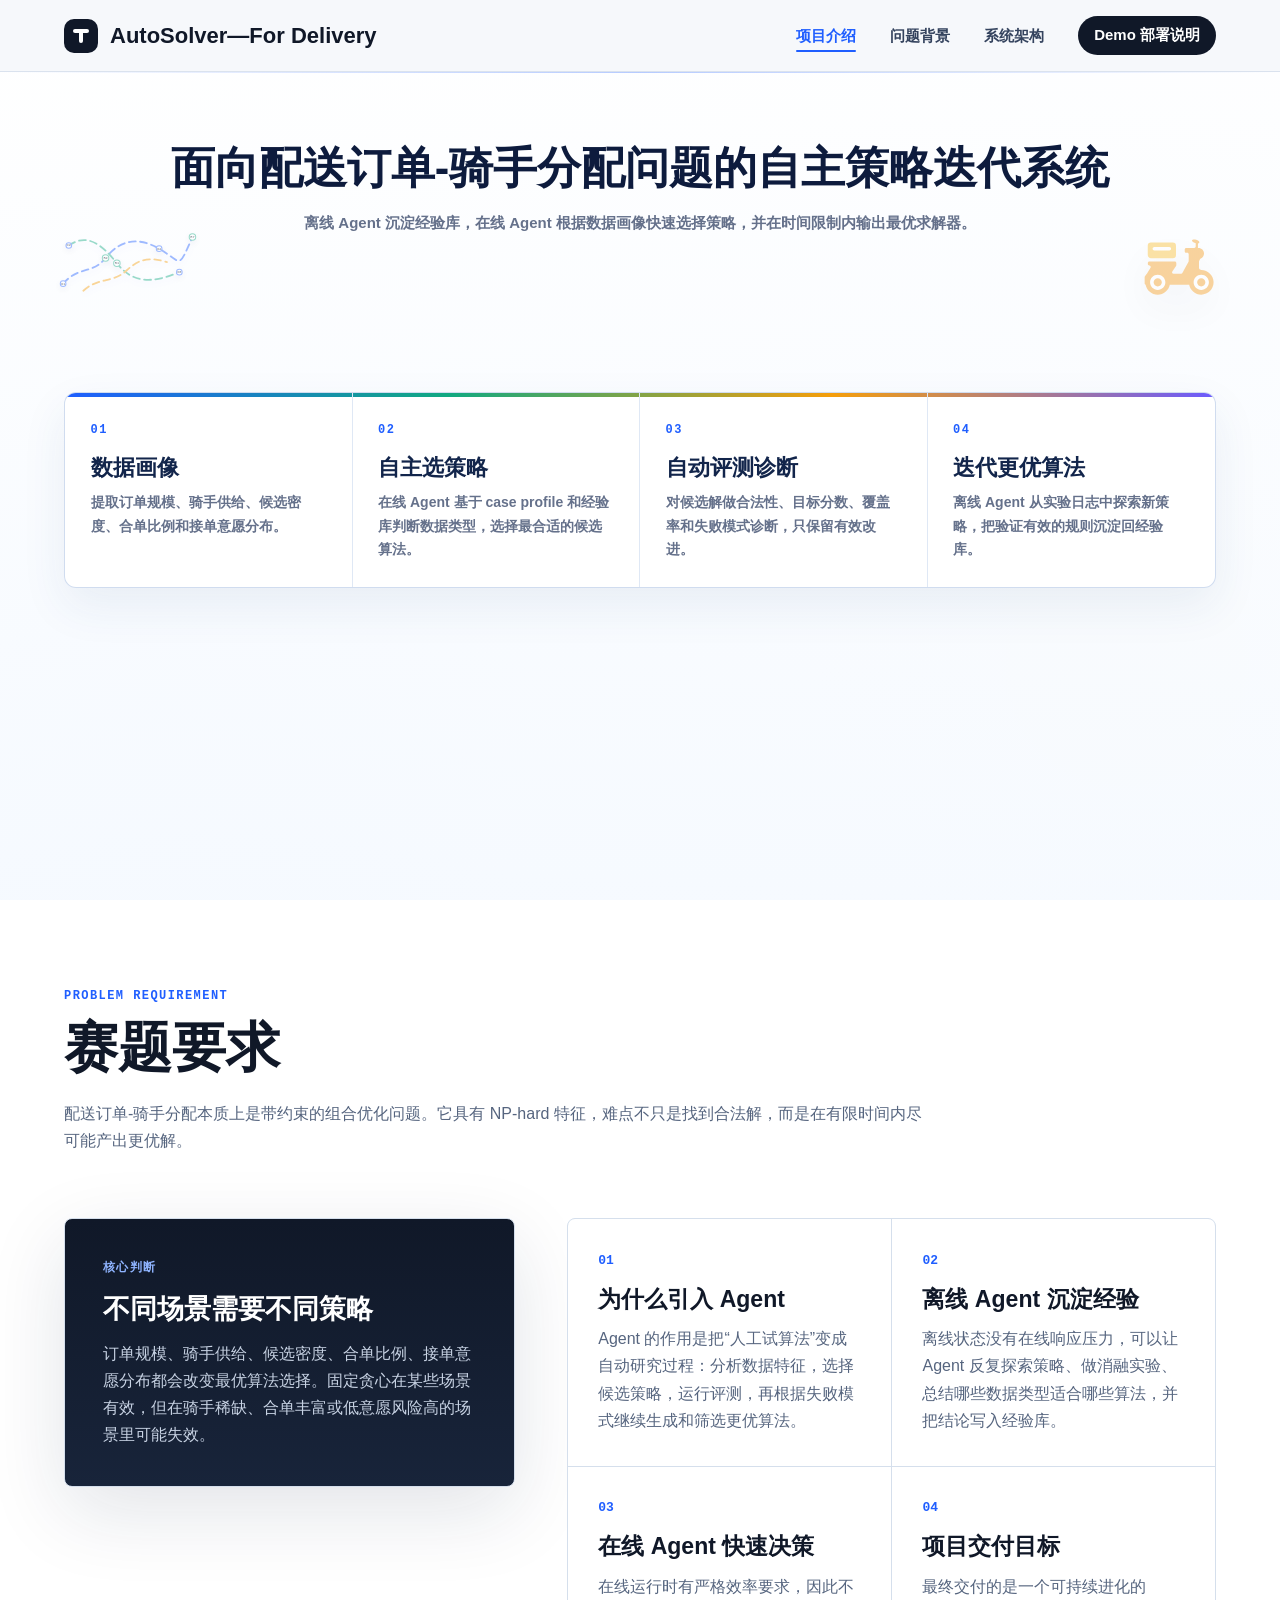
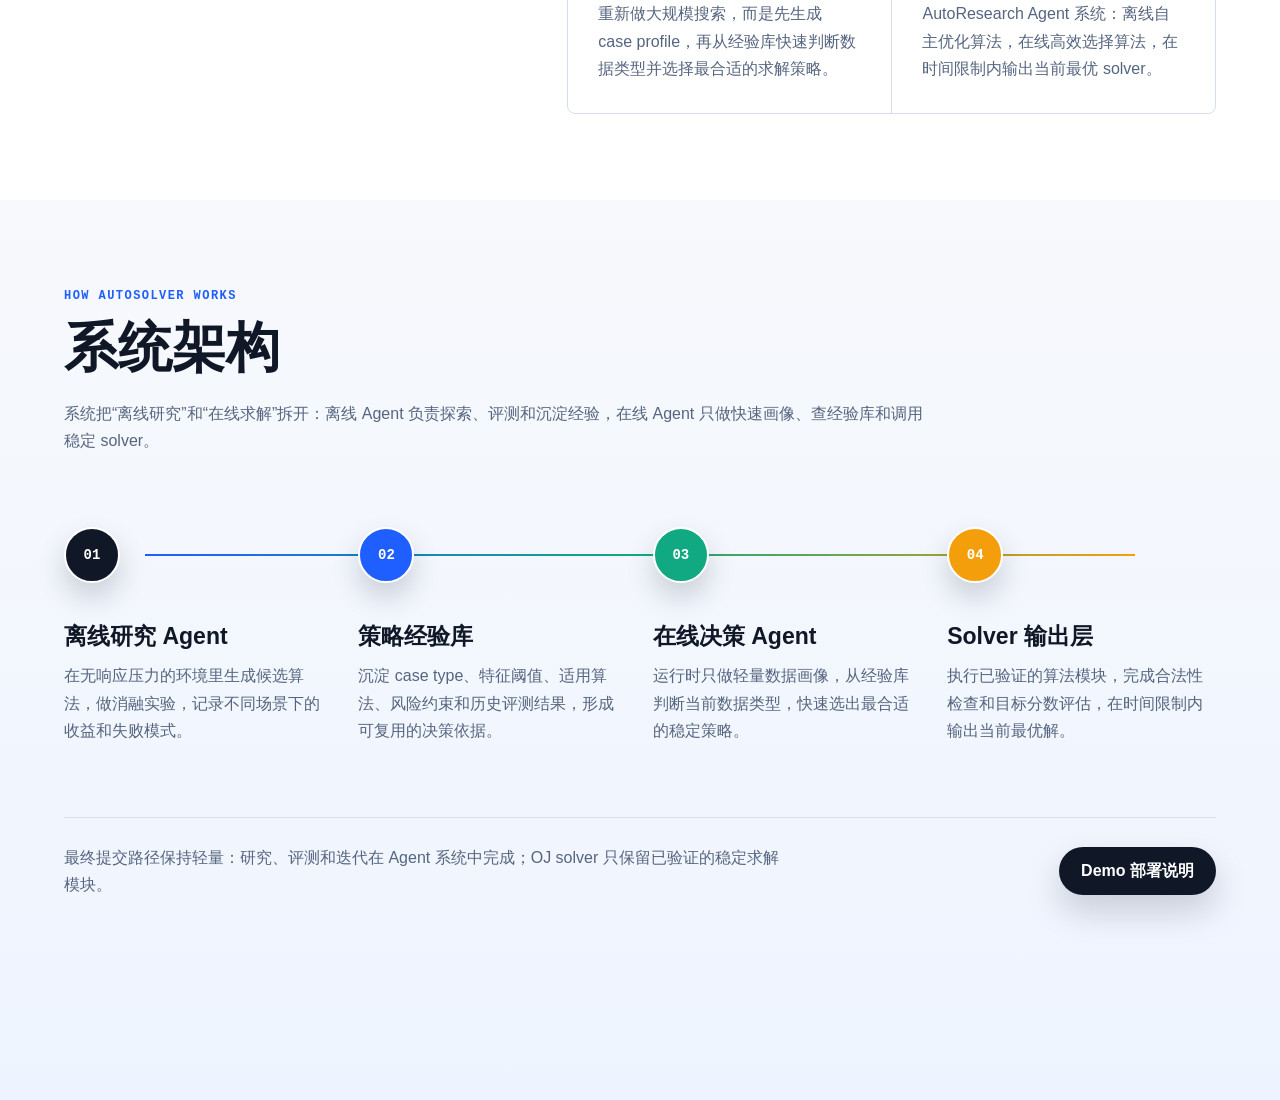
==== index.html @ d14462a4 "Deploy static introduction page" ====
<!doctype html>
<html lang="zh-CN">
<head>
  <meta charset="utf-8">
  <meta name="viewport" content="width=device-width, initial-scale=1">
  <title>AutoSolver—For Delivery</title>
  <meta name="description" content="面向配送订单-骑手分配问题的在线/离线 Agent 自主策略迭代系统。">
  <link rel="icon" href="data:,">
  <link rel="stylesheet" href="./styles.css">
</head>
<body>
  <header class="site-nav">
    <a class="brand" href="#intro" aria-label="AutoSolver 首页">
      <span class="brand-mark" aria-hidden="true"></span>
      <strong>AutoSolver—For Delivery</strong>
    </a>
    <nav aria-label="页面导航">
      <a class="active" href="#intro">项目介绍</a>
      <a href="#problem">问题背景</a>
      <a href="#system">系统架构</a>
      <a class="demo-link" href="https://github.com/w1ndz321/DeliverySolver#部署">Demo 部署说明</a>
    </nav>
  </header>

  <main>
    <section class="hero section" id="intro">
      <div class="hero-visual" aria-hidden="true">
        <svg class="route-map" viewBox="0 0 760 420" role="img">
          <path class="route route-a" d="M60 315 C138 226 204 270 270 188 S420 76 535 142 625 254 700 84"/>
          <path class="route route-b" d="M88 126 C178 64 250 118 326 214 S492 318 635 258"/>
          <path class="route route-c" d="M160 350 C236 282 308 312 374 250 S488 184 574 208"/>
          <g class="node pickup" transform="translate(60 315)"><circle r="14"/><text>O1</text></g>
          <g class="node rider" transform="translate(270 188)"><circle r="16"/><text>R2</text></g>
          <g class="node pickup" transform="translate(535 142)"><circle r="14"/><text>O4</text></g>
          <g class="node rider" transform="translate(700 84)"><circle r="16"/><text>R7</text></g>
          <g class="node pickup" transform="translate(88 126)"><circle r="14"/><text>O2</text></g>
          <g class="node rider" transform="translate(326 214)"><circle r="16"/><text>R1</text></g>
          <g class="node pickup" transform="translate(635 258)"><circle r="14"/><text>O6</text></g>
        </svg>
        <svg class="rider-icon" viewBox="0 0 1024 1024" aria-hidden="true">
          <path d="M123.4432 388.7616h301.3632a44.1344 44.1344 0 0 0 44.1344-44.1344V217.5488a44.1344 44.1344 0 0 0-44.1344-44.1344H123.4432a44.1344 44.1344 0 0 0-44.1344 44.1344V344.576c0 24.4224 19.7632 44.1856 44.1344 44.1856z" fill="#F9BF34"/>
          <path d="M818.1248 552.1408a20.48 20.48 0 0 0-4.5568-2.5088l-14.3872-5.632a19.88608 19.88608 0 0 1-12.6464-18.5344V437.8624c0-3.0208 0.6656-5.9904 1.9968-8.704l13.6192-28.1088c1.9456-4.0448 5.1712-7.3216 9.2672-9.216 26.0096-12.0832 44.0832-38.4 44.0832-68.9664 0-42.0352-34.0992-76.1344-76.1344-76.1344-2.56 0-5.0688 0.1536-7.5776 0.4096V199.168c0-7.8848 4.864-14.6432 11.9296-18.176 4.0448-1.9968 6.8096-4.8128 7.8336-8.2944 3.7888-12.5952-15.9744-29.6448-44.0832-38.0928-28.1088-8.448-53.9648-5.0688-57.7536 7.5264-3.7888 12.5952 15.9744 29.6448 44.0832 38.0928 2.304 0.6656 4.5568 1.28 6.8608 1.792v46.592c0 11.008-8.9088 19.9168-19.9168 19.9168H609.28c-11.008 0-19.9168 8.9088-19.9168 19.9168v26.4192c0 11.008 8.9088 19.9168 19.9168 19.9168h15.104c11.008 0 19.968 8.96 19.9168 19.968l-0.3072 93.4912c0 3.328-0.8704 6.6048-2.4576 9.5232l-84.8384 154.88a19.85024 19.85024 0 0 1-17.4592 10.3424H434.6368c-15.9744 0-25.4464-17.8688-16.4864-31.0784l51.6608-76.288c2.2528-3.2768 3.4304-7.168 3.4304-11.1616v-31.1808c0-11.008-8.9088-19.9168-19.9168-19.9168H100.4032c-11.008 0-19.9168 8.9088-19.9168 19.9168v17.408c0 11.008 8.9088 19.9168 19.9168 19.9168 15.616 0 25.1392 17.1008 16.9472 30.3616l-50.2272 81.3056c-0.3072 0.512-0.6144 0.9728-0.9728 1.4336l-25.856 34.6624a19.968 19.968 0 0 0-3.9424 11.9296v86.1696c0 8.7552 5.7344 16.128 13.568 18.7904 15.3088 78.2848 84.2752 137.4208 167.0144 137.4208 82.3808 0 151.0912-58.5216 166.8096-136.2944h266.8544c15.7184 77.7216 84.4288 136.2944 166.8096 136.2944 94.0032 0 170.24-76.2368 170.24-170.24 0.0512-93.8496-75.8272-169.8816-169.5232-170.2912z" fill="#F49D22"/>
          <path d="M376.7808 282.112H170.7008c-13.4144 0-24.2688-10.8544-24.2688-24.2688s10.8544-24.2688 24.2688-24.2688h206.08c13.4144 0 24.2688 10.8544 24.2688 24.2688s-10.8544 24.2688-24.2688 24.2688zM216.9344 827.7504c-58.112 0-105.3696-47.2576-105.3696-105.3696 0-58.112 47.2576-105.3696 105.3696-105.3696s105.3696 47.2576 105.3696 105.3696c0 58.112-47.2576 105.3696-105.3696 105.3696z m0-162.2016c-31.3344 0-56.832 25.4976-56.832 56.832 0 31.3344 25.4976 56.7808 56.832 56.7808s56.7808-25.4976 56.7808-56.7808c0.0512-31.3344-25.4464-56.832-56.7808-56.832z" fill="#FFFFFF"/>
          <path d="M817.4592 827.7504c-58.112 0-105.3696-47.2576-105.3696-105.3696 0-58.112 47.2576-105.3696 105.3696-105.3696s105.3696 47.2576 105.3696 105.3696c0 58.112-47.2576 105.3696-105.3696 105.3696z m0-162.2016c-31.3344 0-56.7808 25.4976-56.7808 56.832 0 31.3344 25.4976 56.7808 56.7808 56.7808 31.3344 0 56.7808-25.4976 56.7808-56.7808 0-31.3344-25.4464-56.832-56.7808-56.832z" fill="#FFFFFF"/>
        </svg>
      </div>
      <div class="hero-heading reveal">
        <h1>面向配送订单-骑手分配问题的自主策略迭代系统</h1>
        <p>离线 Agent 沉淀经验库，在线 Agent 根据数据画像快速选择策略，并在时间限制内输出最优求解器。</p>
      </div>

      <div class="stage-frame reveal delay-1" aria-label="项目架构流程">
        <div class="stage-progress" aria-hidden="true"></div>
        <article class="stage-card">
          <b>01</b>
          <h2>数据画像</h2>
          <p>提取订单规模、骑手供给、候选密度、合单比例和接单意愿分布。</p>
        </article>
        <article class="stage-card">
          <b>02</b>
          <h2>自主选策略</h2>
          <p>在线 Agent 基于 case profile 和经验库判断数据类型，选择最合适的候选算法。</p>
        </article>
        <article class="stage-card">
          <b>03</b>
          <h2>自动评测诊断</h2>
          <p>对候选解做合法性、目标分数、覆盖率和失败模式诊断，只保留有效改进。</p>
        </article>
        <article class="stage-card">
          <b>04</b>
          <h2>迭代更优算法</h2>
          <p>离线 Agent 从实验日志中探索新策略，把验证有效的规则沉淀回经验库。</p>
        </article>
      </div>
    </section>

    <section class="problem section" id="problem">
      <div class="section-heading reveal">
        <p class="eyebrow">PROBLEM REQUIREMENT</p>
        <h2>赛题要求</h2>
        <p>配送订单-骑手分配本质上是带约束的组合优化问题。它具有 NP-hard 特征，难点不只是找到合法解，而是在有限时间内尽可能产出更优解。</p>
      </div>

      <div class="problem-layout">
        <div class="formula-block reveal delay-1">
          <span>核心判断</span>
          <h3>不同场景需要不同策略</h3>
          <p>订单规模、骑手供给、候选密度、合单比例、接单意愿分布都会改变最优算法选择。固定贪心在某些场景有效，但在骑手稀缺、合单丰富或低意愿风险高的场景里可能失效。</p>
        </div>
        <div class="requirements reveal delay-2">
          <article>
            <b>01</b>
            <h3>为什么引入 Agent</h3>
            <p>Agent 的作用是把“人工试算法”变成自动研究过程：分析数据特征，选择候选策略，运行评测，再根据失败模式继续生成和筛选更优算法。</p>
          </article>
          <article>
            <b>02</b>
            <h3>离线 Agent 沉淀经验</h3>
            <p>离线状态没有在线响应压力，可以让 Agent 反复探索策略、做消融实验、总结哪些数据类型适合哪些算法，并把结论写入经验库。</p>
          </article>
          <article>
            <b>03</b>
            <h3>在线 Agent 快速决策</h3>
            <p>在线运行时有严格效率要求，因此不重新做大规模搜索，而是先生成 case profile，再从经验库快速判断数据类型并选择最合适的求解策略。</p>
          </article>
          <article>
            <b>04</b>
            <h3>项目交付目标</h3>
            <p>最终交付的是一个可持续进化的 AutoResearch Agent 系统：离线自主优化算法，在线高效选择算法，在时间限制内输出当前最优 solver。</p>
          </article>
        </div>
      </div>
    </section>

    <section class="system section" id="system">
      <div class="section-heading reveal">
        <p class="eyebrow">HOW AUTOSOLVER WORKS</p>
        <h2>系统架构</h2>
        <p>系统把“离线研究”和“在线求解”拆开：离线 Agent 负责探索、评测和沉淀经验，在线 Agent 只做快速画像、查经验库和调用稳定 solver。</p>
      </div>

      <div class="flow reveal delay-1">
        <article>
          <span>01</span>
          <h3>离线研究 Agent</h3>
          <p>在无响应压力的环境里生成候选算法，做消融实验，记录不同场景下的收益和失败模式。</p>
        </article>
        <article>
          <span>02</span>
          <h3>策略经验库</h3>
          <p>沉淀 case type、特征阈值、适用算法、风险约束和历史评测结果，形成可复用的决策依据。</p>
        </article>
        <article>
          <span>03</span>
          <h3>在线决策 Agent</h3>
          <p>运行时只做轻量数据画像，从经验库判断当前数据类型，快速选出最合适的稳定策略。</p>
        </article>
        <article>
          <span>04</span>
          <h3>Solver 输出层</h3>
          <p>执行已验证的算法模块，完成合法性检查和目标分数评估，在时间限制内输出当前最优解。</p>
        </article>
      </div>

      <div class="system-footer reveal delay-2">
        <p>最终提交路径保持轻量：研究、评测和迭代在 Agent 系统中完成；OJ solver 只保留已验证的稳定求解模块。</p>
        <a class="primary-action" href="https://github.com/w1ndz321/DeliverySolver#部署">Demo 部署说明</a>
      </div>
    </section>
  </main>
  <script src="./app.js"></script>
</body>
</html>
---- styles.css ----
:root {
  --bg: #f4f7fb;
  --surface: #ffffff;
  --ink: #101828;
  --muted: #56657f;
  --soft: #e6edf7;
  --line: #d5dfec;
  --blue: #1f5eff;
  --green: #11a981;
  --amber: #f59e0b;
  --red: #e14b4b;
  --shadow: 0 24px 80px rgba(16, 34, 69, .12);
  --mono: ui-monospace, SFMono-Regular, Menlo, Consolas, monospace;
  --sans: Inter, "PingFang SC", "Microsoft YaHei", -apple-system, BlinkMacSystemFont, "Segoe UI", sans-serif;
}

* {
  box-sizing: border-box;
}

html {
  scroll-behavior: smooth;
  scroll-padding-top: 72px;
}

body {
  margin: 0;
  color: var(--ink);
  background: var(--bg);
  font-family: var(--sans);
  -webkit-font-smoothing: antialiased;
}

a {
  color: inherit;
  text-decoration: none;
}

.site-nav {
  position: fixed;
  z-index: 20;
  top: 0;
  left: 0;
  right: 0;
  height: 72px;
  display: flex;
  align-items: center;
  justify-content: space-between;
  padding: 0 clamp(20px, 5vw, 72px);
  border-bottom: 1px solid rgba(213, 223, 236, .82);
  background: rgba(244, 247, 251, .82);
  backdrop-filter: blur(18px);
}

.brand,
.site-nav nav,
.system-footer {
  display: flex;
  align-items: center;
}

.brand {
  gap: 12px;
}

.brand-mark {
  position: relative;
  width: 34px;
  height: 34px;
  border-radius: 10px;
  background: #101828;
}

.brand-mark::before,
.brand-mark::after {
  content: "";
  position: absolute;
  border-radius: 999px;
  background: #ffffff;
}

.brand-mark::before {
  width: 16px;
  height: 4px;
  left: 9px;
  top: 10px;
}

.brand-mark::after {
  width: 4px;
  height: 14px;
  left: 15px;
  top: 10px;
}

.brand strong {
  font-size: 22px;
  letter-spacing: 0;
}

.site-nav nav {
  gap: clamp(16px, 3vw, 34px);
  color: #34435e;
  font-size: 15px;
  font-weight: 700;
}

.site-nav nav a {
  position: relative;
  padding: 26px 0 24px;
}

.site-nav nav a::after {
  content: "";
  position: absolute;
  left: 0;
  right: 0;
  bottom: 18px;
  height: 2px;
  border-radius: 999px;
  background: var(--blue);
  opacity: 0;
  transform: scaleX(.4);
  transition: opacity .2s ease, transform .2s ease;
}

.site-nav nav a.active {
  color: var(--blue);
}

.site-nav nav a.demo-link {
  padding: 10px 16px;
  border-radius: 999px;
  color: #ffffff;
  background: #101828;
}

.site-nav nav a.demo-link::after {
  display: none;
}

.site-nav nav a.active::after,
.site-nav nav a:hover::after {
  opacity: 1;
  transform: scaleX(1);
}

.section {
  position: relative;
  min-height: 100svh;
  padding: clamp(86px, 10vh, 112px) clamp(20px, 5vw, 72px) clamp(46px, 6vh, 70px);
  scroll-margin-top: 72px;
  overflow: hidden;
}

.hero {
  min-height: 100svh;
  padding-top: clamp(116px, 13vh, 148px);
  background:
    linear-gradient(180deg, rgba(255, 255, 255, .94), rgba(246, 250, 255, .96)),
    radial-gradient(circle at 12% 78%, rgba(31, 94, 255, .08), transparent 28%),
    radial-gradient(circle at 88% 74%, rgba(245, 158, 11, .08), transparent 24%),
    linear-gradient(135deg, #ffffff 0%, #eef5ff 56%, #f9fbff 100%);
}

.hero::before {
  content: "";
  position: absolute;
  inset: 72px 0 auto 0;
  height: 1px;
  background: linear-gradient(90deg, transparent, rgba(31, 94, 255, .32), transparent);
}

.eyebrow {
  margin: 0 0 18px;
  color: var(--blue);
  font: 900 12px/1 var(--mono);
  letter-spacing: .12em;
}

.section-heading h2 {
  margin: 0;
  line-height: 1.04;
  letter-spacing: 0;
}

.hero-heading {
  position: relative;
  z-index: 2;
  max-width: 1080px;
  margin: 0 auto;
  padding-top: clamp(18px, 3vh, 34px);
  text-align: center;
}

.hero-heading h1 {
  margin: 0;
  color: #0d1b3d;
  font-size: clamp(32px, 3.4vw, 52px);
  line-height: 1.12;
  font-weight: 900;
  letter-spacing: 0;
}

.hero-heading p {
  margin: 18px auto 0;
  max-width: 820px;
  color: #65718b;
  font-size: clamp(15px, 1.12vw, 18px);
  line-height: 1.58;
  font-weight: 700;
}

.primary-action,
.secondary-action {
  min-height: 48px;
  display: inline-flex;
  align-items: center;
  justify-content: center;
  border-radius: 999px;
  padding: 0 22px;
  font-weight: 900;
  transition: transform .18s ease, box-shadow .18s ease, border-color .18s ease;
}

.primary-action {
  color: #ffffff;
  background: #101828;
  box-shadow: 0 16px 34px rgba(16, 24, 40, .18);
}

.secondary-action {
  border: 1px solid #bac7d8;
  color: #25334c;
  background: rgba(255, 255, 255, .58);
}

.primary-action:hover,
.secondary-action:hover {
  transform: translateY(-2px);
}

.secondary-action:hover {
  border-color: var(--blue);
}

.hero-visual {
  position: absolute;
  z-index: 0;
  inset: 72px 0 0;
  overflow: hidden;
  pointer-events: none;
}

.route-map {
  position: absolute;
  left: clamp(22px, 4vw, 64px);
  top: clamp(126px, 17vh, 148px);
  width: clamp(132px, 12vw, 176px);
  height: auto;
  aspect-ratio: 760 / 420;
  overflow: visible;
  opacity: .42;
}

.rider-icon {
  position: absolute;
  top: clamp(136px, 18vh, 158px);
  right: clamp(40px, 5vw, 82px);
  width: clamp(64px, 5.8vw, 88px);
  min-width: 0;
  height: auto;
  opacity: .44;
  filter: drop-shadow(0 16px 22px rgba(16, 34, 69, .1));
  transform: translateY(0);
  animation: riderFloat 3.8s ease-in-out infinite;
}

@keyframes riderFloat {
  0%, 100% {
    transform: translateY(0);
  }

  50% {
    transform: translateY(-6px);
  }
}

.route {
  fill: none;
  stroke-width: 9;
  stroke-linecap: round;
  stroke-dasharray: 34 22;
  filter: drop-shadow(0 16px 22px rgba(31, 94, 255, .16));
  animation: routeFlow 14s linear infinite;
}

.route-a {
  stroke: var(--blue);
}

.route-b {
  stroke: var(--green);
  animation-duration: 11s;
  animation-direction: reverse;
}

.route-c {
  stroke: var(--amber);
  animation-duration: 12s;
}

@keyframes routeFlow {
  to {
    stroke-dashoffset: -560;
  }
}

.node circle {
  fill: #ffffff;
  stroke-width: 5;
  filter: drop-shadow(0 12px 18px rgba(16, 34, 69, .14));
}

.node.pickup circle {
  stroke: var(--blue);
}

.node.rider circle {
  stroke: var(--green);
}

.node text {
  fill: #101828;
  font: 900 18px var(--mono);
  text-anchor: middle;
  dominant-baseline: middle;
}

.stage-frame {
  position: relative;
  z-index: 2;
  width: min(1160px, 100%);
  margin: clamp(116px, 19vh, 158px) auto 0;
  display: grid;
  grid-template-columns: repeat(4, minmax(0, 1fr));
  border: 1px solid rgba(205, 218, 238, .92);
  border-radius: 12px;
  background: rgba(255, 255, 255, .9);
  box-shadow: 0 18px 46px rgba(35, 74, 128, .08);
  overflow: hidden;
  backdrop-filter: blur(16px);
}

.stage-progress {
  content: "";
  position: absolute;
  left: 0;
  right: 0;
  top: 0;
  height: 4px;
  background: linear-gradient(90deg, var(--blue), var(--green), var(--amber), #6b5bff);
  transform-origin: left;
  animation: stageProgress 8s linear infinite;
}

@keyframes stageProgress {
  0%, 20% { transform: scaleX(.25); }
  25%, 45% { transform: scaleX(.5); }
  50%, 70% { transform: scaleX(.75); }
  75%, 100% { transform: scaleX(1); }
}

.stage-card {
  min-height: 180px;
  position: relative;
  padding: clamp(20px, 2vw, 28px);
  border-right: 1px solid #dfe8f5;
  background: transparent;
  animation: stagePulse 8s ease-in-out infinite;
}

.stage-card:last-child {
  border-right: 0;
}

.stage-card:nth-of-type(2) { animation-delay: 2s; }
.stage-card:nth-of-type(3) { animation-delay: 4s; }
.stage-card:nth-of-type(4) { animation-delay: 6s; }

@keyframes stagePulse {
  0%, 19%, 100% {
    background: transparent;
  }
  6%, 14% {
    background: rgba(239, 246, 255, .72);
    box-shadow: inset 0 0 0 1px rgba(31, 94, 255, .2);
  }
}

.stage-card b {
  color: var(--blue);
  font: 900 12px var(--mono);
  letter-spacing: .12em;
}

.stage-card h2 {
  margin: 18px 0 10px;
  color: #12254b;
  font-size: clamp(20px, 1.7vw, 24px);
  line-height: 1.2;
}

.stage-card p {
  margin: 0;
  color: #65718b;
  font-size: 14px;
  line-height: 1.68;
  font-weight: 700;
}

.problem {
  background: #ffffff;
}

.system {
  background:
    linear-gradient(180deg, #f7f9fc 0%, #eef4ff 100%);
}

.section-heading {
  max-width: 1040px;
}

.section-heading h2 {
  font-size: clamp(34px, 4.2vw, 58px);
  font-weight: 900;
}

.section-heading > p:not(.eyebrow) {
  max-width: 860px;
  margin: 24px 0 0;
  color: var(--muted);
  font-size: clamp(16px, 1.25vw, 19px);
  line-height: 1.72;
}

.problem-layout {
  margin-top: clamp(42px, 7vh, 72px);
  display: grid;
  grid-template-columns: minmax(300px, .82fr) minmax(0, 1.18fr);
  gap: clamp(26px, 4vw, 54px);
  align-items: start;
}

.formula-block {
  position: sticky;
  top: 104px;
  padding: clamp(26px, 3vw, 38px);
  border: 1px solid var(--line);
  border-radius: 8px;
  background:
    linear-gradient(180deg, #101828, #18243a);
  color: #ffffff;
  box-shadow: var(--shadow);
}

.formula-block span {
  color: #8fb4ff;
  font: 900 12px var(--mono);
  letter-spacing: .12em;
}

.formula-block h3 {
  margin: 18px 0 14px;
  color: #ffffff;
  font-size: clamp(24px, 2.1vw, 34px);
  line-height: 1.18;
}

.formula-block code {
  display: block;
  margin: 28px 0;
  color: #f8fbff;
  font: 800 clamp(20px, 2.2vw, 31px)/1.45 var(--mono);
  white-space: normal;
}

.formula-block p {
  margin: 0;
  color: #c8d3e4;
  font-size: 16px;
  line-height: 1.7;
}

.requirements {
  display: grid;
  grid-template-columns: repeat(2, minmax(0, 1fr));
  gap: 1px;
  overflow: hidden;
  border: 1px solid var(--line);
  border-radius: 8px;
  background: var(--line);
}

.requirements article {
  min-height: 240px;
  padding: clamp(22px, 2.4vw, 32px);
  background: #ffffff;
}

.requirements b {
  color: var(--blue);
  font: 900 13px var(--mono);
}

.requirements h3,
.flow h3 {
  margin: 18px 0 12px;
  font-size: clamp(20px, 1.8vw, 26px);
  line-height: 1.18;
  letter-spacing: 0;
}

.requirements p,
.flow p,
.system-footer p {
  margin: 0;
  color: var(--muted);
  font-size: 16px;
  line-height: 1.72;
}

.flow {
  --step-line: #c8d5e6;
  position: relative;
  margin-top: clamp(42px, 8vh, 78px);
  display: grid;
  grid-template-columns: repeat(4, minmax(0, 1fr));
  gap: clamp(18px, 2vw, 28px);
}

.flow::before {
  content: "";
  position: absolute;
  top: 27px;
  left: 7%;
  right: 7%;
  height: 2px;
  background: linear-gradient(90deg, var(--blue), var(--green), var(--amber));
  transform-origin: left;
  animation: lineGrow 1s cubic-bezier(.2, .8, .2, 1) both;
}

@keyframes lineGrow {
  from {
    transform: scaleX(0);
  }
}

.flow article {
  position: relative;
  padding-top: 78px;
}

.flow span {
  position: absolute;
  z-index: 1;
  top: 0;
  left: 0;
  width: 56px;
  height: 56px;
  display: grid;
  place-items: center;
  border: 2px solid #ffffff;
  border-radius: 50%;
  color: #ffffff;
  background: #101828;
  box-shadow: 0 14px 28px rgba(16, 24, 40, .18);
  font: 900 14px var(--mono);
}

.flow article:nth-child(2) span {
  background: var(--blue);
}

.flow article:nth-child(3) span {
  background: var(--green);
}

.flow article:nth-child(4) span {
  background: var(--amber);
}

.system-footer {
  justify-content: space-between;
  gap: 22px;
  margin-top: clamp(44px, 8vh, 82px);
  padding-top: 26px;
  border-top: 1px solid var(--line);
}

.system-footer p {
  max-width: 720px;
  font-size: 16px;
}

.reveal {
  opacity: 0;
  transform: translateY(18px);
  animation: reveal .62s cubic-bezier(.2, .8, .2, 1) both;
}

.delay-1 {
  animation-delay: .12s;
}

.delay-2 {
  animation-delay: .22s;
}

@keyframes reveal {
  to {
    opacity: 1;
    transform: translateY(0);
  }
}

@media (prefers-reduced-motion: reduce) {
  *,
  *::before,
  *::after {
    animation-duration: .01ms !important;
    animation-iteration-count: 1 !important;
    scroll-behavior: auto !important;
    transition-duration: .01ms !important;
  }
}

@media (max-width: 1080px) {
  .hero {
    padding-top: 118px;
  }

  .route-map {
    left: 20px;
    top: 160px;
    width: 190px;
    opacity: .3;
  }

  .rider-icon {
    right: 28px;
    top: 156px;
    width: 82px;
    opacity: .32;
  }

  .stage-frame {
    max-width: 820px;
    grid-template-columns: repeat(2, minmax(0, 1fr));
    margin-top: clamp(86px, 13vh, 118px);
  }

  .stage-card:nth-of-type(2n) {
    border-right: 0;
  }

  .stage-card:nth-of-type(-n + 2) {
    border-bottom: 1px solid #dfe8f5;
  }

  .problem-layout,
  .flow {
    grid-template-columns: 1fr;
  }

  .formula-block {
    position: relative;
    top: auto;
  }

  .flow::before {
    left: 27px;
    right: auto;
    top: 0;
    bottom: 0;
    width: 2px;
    height: auto;
    transform-origin: top;
  }

  @keyframes lineGrow {
    from {
      transform: scaleY(0);
    }
  }

  .flow article {
    min-height: 160px;
    padding-top: 0;
    padding-left: 84px;
  }
}

@media (max-width: 720px) {
  .site-nav {
    min-height: 68px;
    height: auto;
    align-items: flex-start;
    gap: 12px;
    padding: 14px 16px;
    flex-direction: column;
  }

  .brand strong {
    font-size: 19px;
  }

  .brand-mark {
    width: 30px;
    height: 30px;
  }

  .site-nav nav {
    width: 100%;
    gap: 0;
    justify-content: space-between;
    font-size: 13px;
  }

  .site-nav nav a {
    padding: 4px 0 8px;
  }

  .site-nav nav a::after {
    bottom: 0;
  }

  .section {
    min-height: auto;
    padding: 118px 16px 56px;
    scroll-margin-top: 112px;
  }

  .hero {
    padding-top: 124px;
    padding-bottom: 44px;
  }

  .hero-visual {
    inset: 112px 0 0;
  }

  .route-map {
    left: -132px;
    top: 146px;
    bottom: auto;
    width: 136px;
    height: auto;
    opacity: .18;
  }

  .rider-icon {
    top: 154px;
    right: -62px;
    bottom: auto;
    width: 58px;
    opacity: .18;
  }

  .hero-heading h1 {
    font-size: 26px;
    line-height: 1.18;
  }

  .hero-heading p {
    margin-top: 14px;
    font-size: 14px;
    line-height: 1.55;
  }

  .stage-frame,
  .requirements {
    grid-template-columns: 1fr;
  }

  .stage-frame {
    margin-top: 64px;
  }

  .stage-card {
    min-height: auto;
    padding: 20px;
    border-right: 0;
    border-bottom: 1px solid #dfe8f5;
  }

  .stage-card h2 {
    margin: 14px 0 8px;
    font-size: 20px;
  }

  .stage-card p {
    font-size: 13px;
    line-height: 1.62;
  }

  .stage-card:last-child {
    border-bottom: 0;
  }

  .section-heading h2 {
    font-size: 32px;
    line-height: 1.12;
  }

  .formula-block code {
    font-size: 18px;
  }

  .requirements article {
    min-height: auto;
  }

  .system-footer {
    align-items: flex-start;
    flex-direction: column;
  }

  .primary-action,
  .secondary-action {
    width: 100%;
  }
}
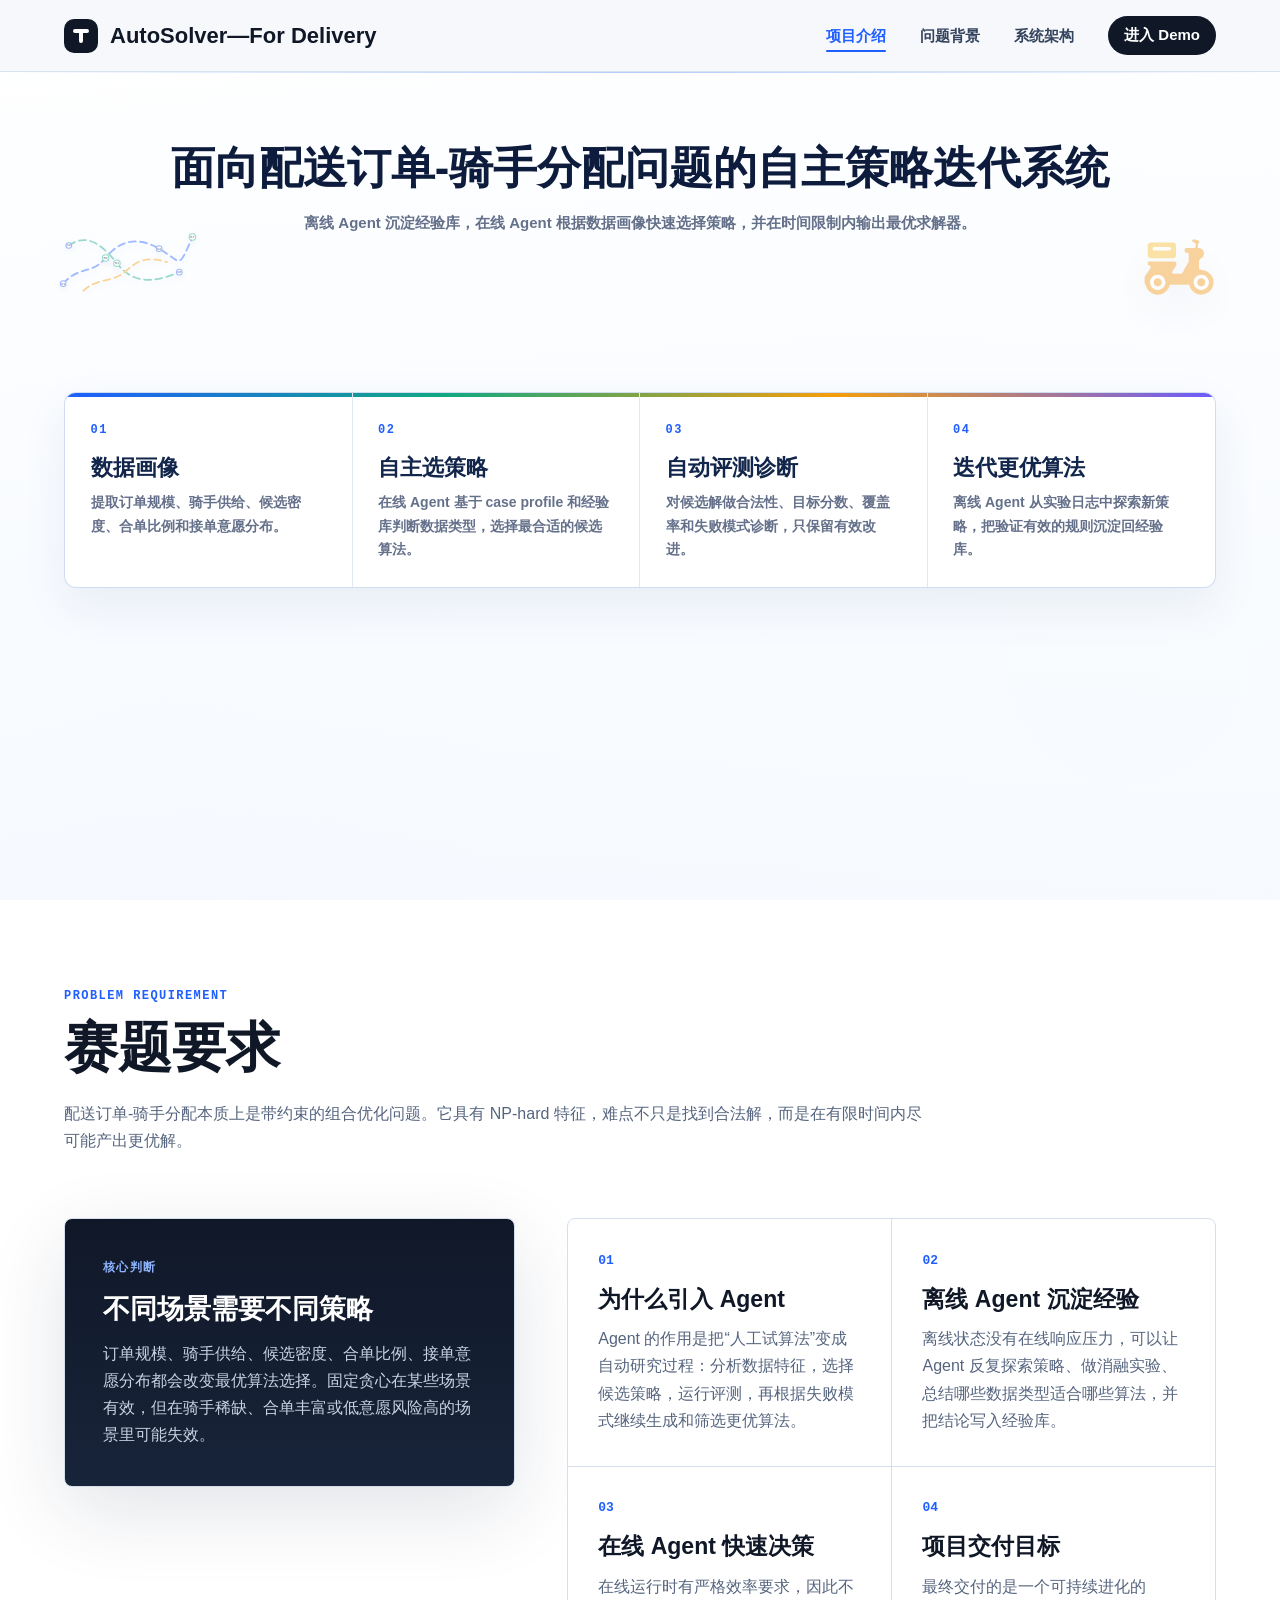
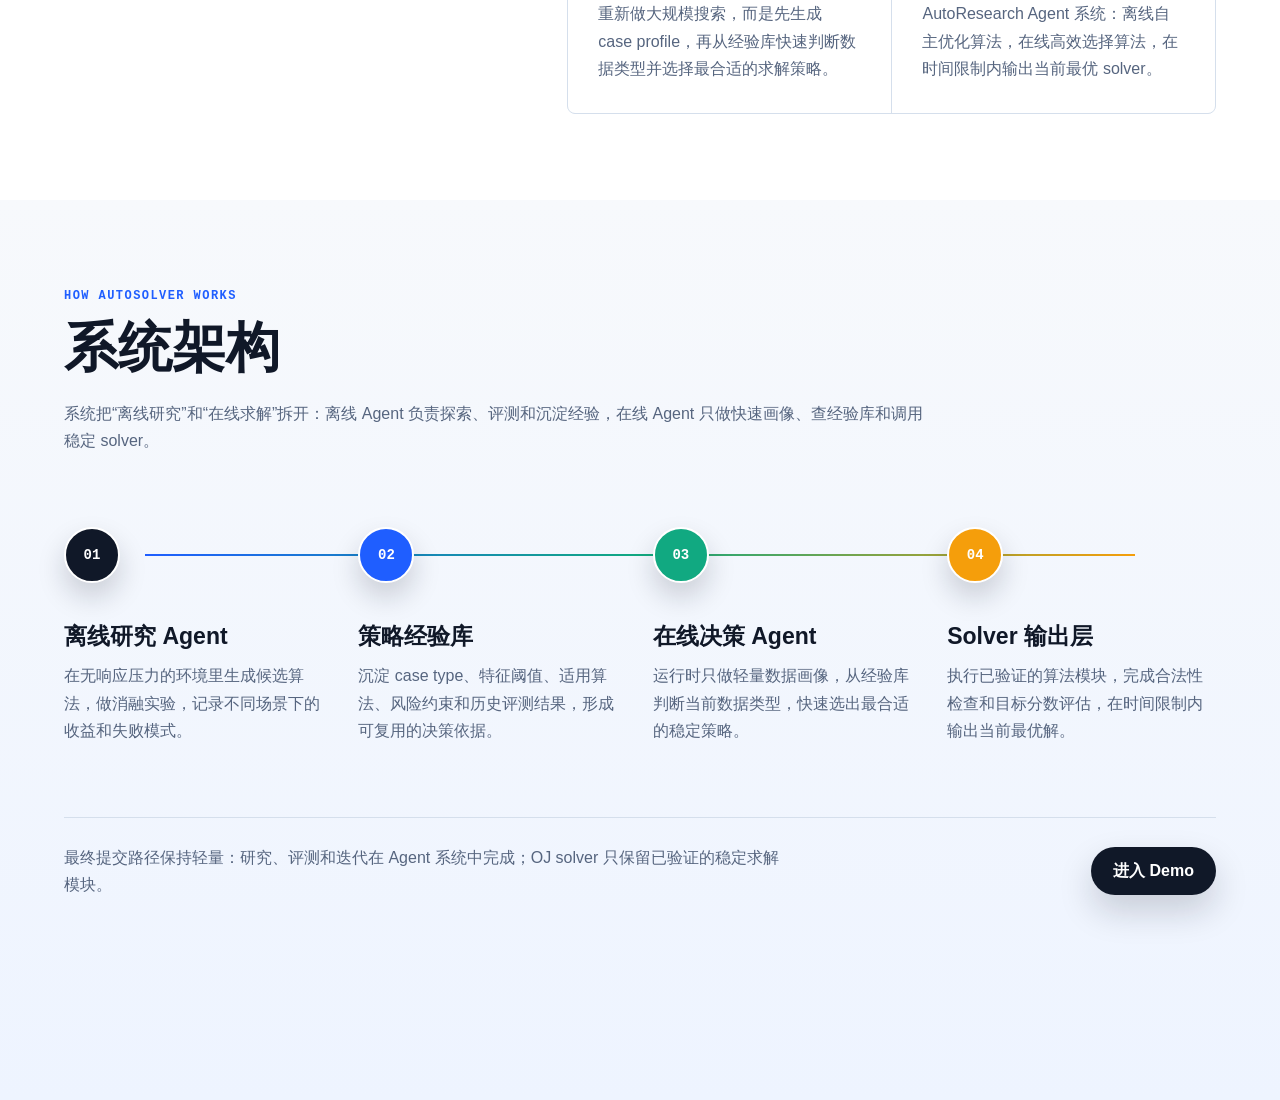
==== commit 5ad05918: "Deploy static demo fallback" ====
--- a/index.html
+++ b/index.html
@@ -18,7 +18,7 @@
       <a class="active" href="#intro">项目介绍</a>
       <a href="#problem">问题背景</a>
       <a href="#system">系统架构</a>
-      <a class="demo-link" href="https://github.com/w1ndz321/DeliverySolver#部署">Demo 部署说明</a>
+      <a class="demo-link" href="./demo.html">进入 Demo</a>
     </nav>
   </header>
 
@@ -144,7 +144,7 @@
 
       <div class="system-footer reveal delay-2">
         <p>最终提交路径保持轻量：研究、评测和迭代在 Agent 系统中完成；OJ solver 只保留已验证的稳定求解模块。</p>
-        <a class="primary-action" href="https://github.com/w1ndz321/DeliverySolver#部署">Demo 部署说明</a>
+        <a class="primary-action" href="./demo.html">进入 Demo</a>
       </div>
     </section>
   </main>
